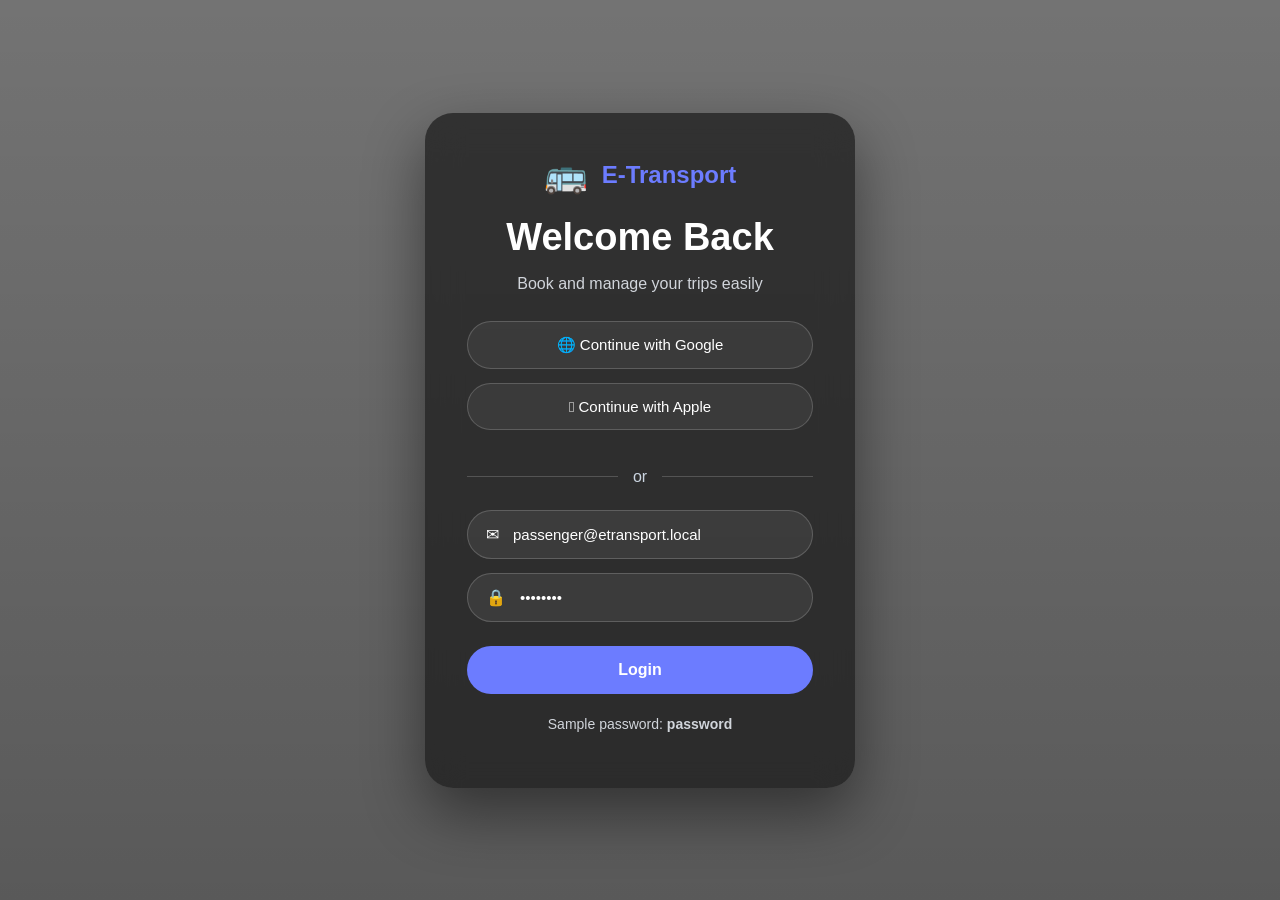
==== web/index.html @ df4106c0 "Enhanced the E-Transport Booking & Management System by implementing a modern and user-friendly UI, " ====
<!doctype html>
<html lang="en">
<head>
  <meta charset="UTF-8">
  <meta name="viewport" content="width=device-width, initial-scale=1.0">
  <title>E-Transport Login</title>

  <link rel="stylesheet" href="assets/css/style.css">
</head>
<body class="login-page">

  <div class="login-overlay"></div>

  <div class="login-box">
    <div class="brand">
      <div class="brand-icon">🚌</div>
      <h2>E-Transport</h2>
    </div>

    <h1>Welcome Back</h1>
    <p class="subtitle">Book and manage your trips easily</p>

    <button class="social-btn">🌐 Continue with Google</button>
    <button class="social-btn"> Continue with Apple</button>

    <div class="divider">
      <span></span>
      <p>or</p>
      <span></span>
    </div>

    <div class="input-box">
      <span>✉</span>
      <input type="email" id="email" value="passenger@etransport.local" placeholder="Email address">
    </div>

    <div class="input-box">
      <span>🔒</span>
      <input type="password" id="password" value="password" placeholder="Password">
    </div>

    <button onclick="login()" class="login-btn">Login</button>

    <p class="bottom-text">
      Sample password: <b>password</b>
    </p>
  </div>

  <script src="assets/js/app.js"></script>
</body>
</html>
---- web/assets/css/style.css ----
* {
  box-sizing: border-box;
}

body {
  margin: 0;
  font-family: "Segoe UI", sans-serif;
}

.login-page {
  min-height: 100vh;
  background:
    linear-gradient(rgba(0,0,0,.55), rgba(0,0,0,.65)),
    url("https://images.unsplash.com/photo-1601584115197-04ecc0da31d7?auto=format&fit=crop&w=1600&q=80");
  background-size: cover;
  background-position: center;
  display: flex;
  align-items: center;
  justify-content: center;
}

.login-box {
  width: 430px;
  padding: 42px;
  border-radius: 28px;
  background: rgba(25, 25, 25, 0.72);
  backdrop-filter: blur(18px);
  color: white;
  box-shadow: 0 25px 60px rgba(0,0,0,.45);
}

.brand {
  display: flex;
  justify-content: center;
  align-items: center;
  gap: 14px;
  margin-bottom: 20px;
}

.brand-icon {
  font-size: 35px;
}

.brand h2 {
  color: #6c7cff;
  margin: 0;
}

.login-box h1 {
  text-align: center;
  font-size: 38px;
  margin: 0;
}

.subtitle {
  text-align: center;
  color: #d1d5db;
  margin-bottom: 28px;
}

.social-btn {
  width: 100%;
  padding: 14px;
  margin-bottom: 14px;
  border-radius: 30px;
  border: 1px solid rgba(255,255,255,.18);
  background: rgba(255,255,255,.06);
  color: white;
  font-size: 15px;
  cursor: pointer;
}

.social-btn:hover {
  background: rgba(255,255,255,.12);
}

.divider {
  display: flex;
  align-items: center;
  gap: 15px;
  color: #cbd5e1;
  margin: 24px 0;
}

.divider span {
  flex: 1;
  height: 1px;
  background: rgba(255,255,255,.18);
}

.divider p {
  margin: 0;
}

.input-box {
  display: flex;
  align-items: center;
  gap: 12px;
  padding: 14px 18px;
  margin-bottom: 14px;
  border-radius: 30px;
  border: 1px solid rgba(255,255,255,.18);
  background: rgba(255,255,255,.07);
}

.input-box input {
  width: 100%;
  border: none;
  outline: none;
  background: transparent;
  color: white;
  font-size: 15px;
}

.input-box input::placeholder {
  color: #cbd5e1;
}

.login-btn {
  width: 100%;
  padding: 15px;
  border: none;
  border-radius: 30px;
  background: #6c7cff;
  color: white;
  font-size: 16px;
  font-weight: 600;
  cursor: pointer;
  margin-top: 10px;
}

.login-btn:hover {
  background: #5867e8;
}

.bottom-text {
  text-align: center;
  color: #d1d5db;
  margin-top: 22px;
  font-size: 14px;
}

@media (max-width: 500px) {
  .login-box {
    width: 90%;
    padding: 30px;
  }

  .login-box h1 {
    font-size: 30px;
  }
}
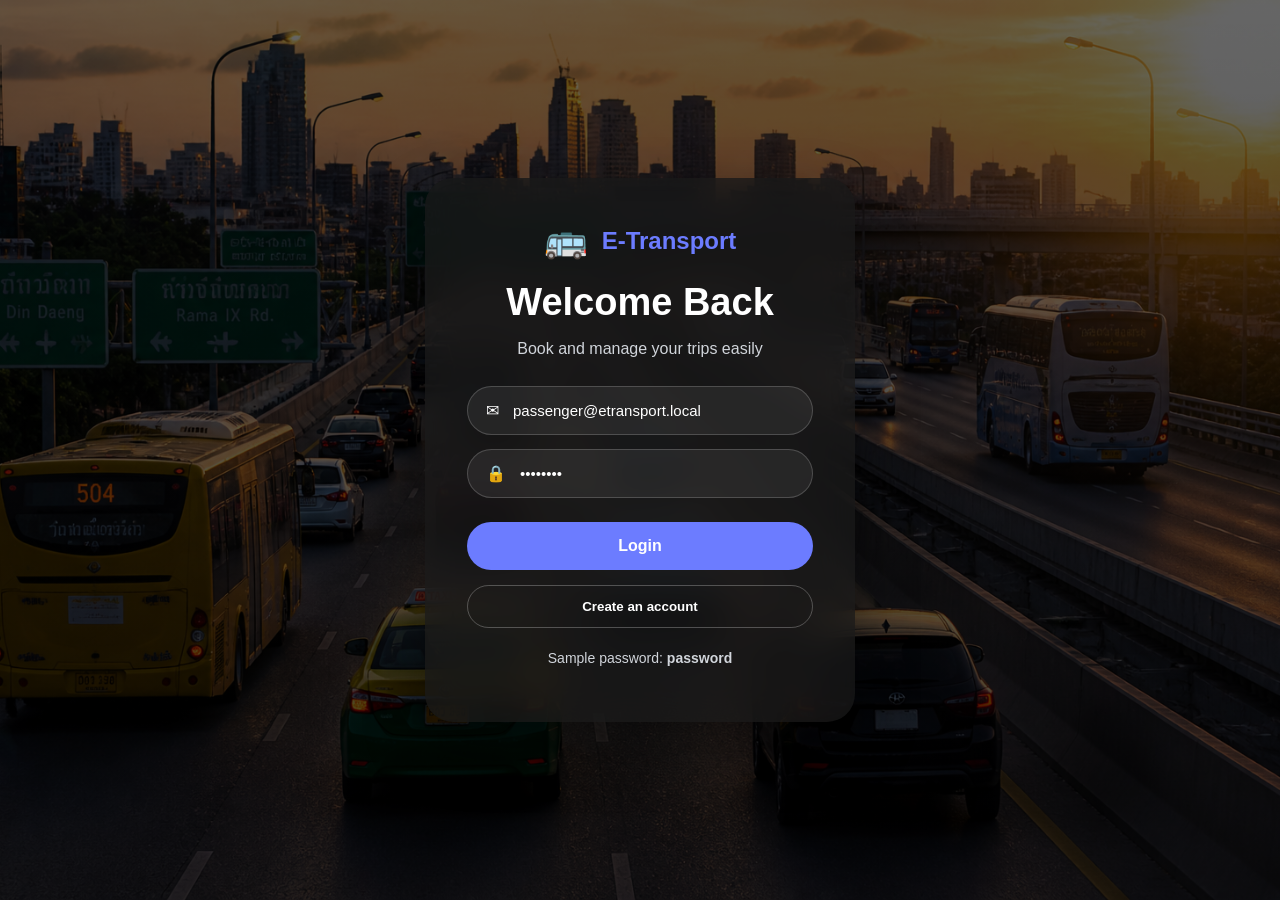
==== commit fcb8d227: "Added Swagger UI integration, implemented admin dashboard, updated frontend pages, and improved syst" ====
--- a/web/index.html
+++ b/web/index.html
@@ -20,15 +20,6 @@
     <h1>Welcome Back</h1>
     <p class="subtitle">Book and manage your trips easily</p>
 
-    <button class="social-btn">🌐 Continue with Google</button>
-    <button class="social-btn"> Continue with Apple</button>
-
-    <div class="divider">
-      <span></span>
-      <p>or</p>
-      <span></span>
-    </div>
-
     <div class="input-box">
       <span>✉</span>
       <input type="email" id="email" value="passenger@etransport.local" placeholder="Email address">
@@ -40,12 +31,35 @@
     </div>
 
     <button onclick="login()" class="login-btn">Login</button>
+    <button onclick="showRegister()" class="signup-btn">Create an account</button>
 
     <p class="bottom-text">
       Sample password: <b>password</b>
     </p>
   </div>
 
+  <div id="registerBox" class="register-box" style="display:none;">
+  <h2>Create Account</h2>
+
+  <div class="input-box">
+    <span>👤</span>
+    <input type="text" id="regName" placeholder="Full Name">
+  </div>
+
+  <div class="input-box">
+    <span>✉</span>
+    <input type="email" id="regEmail" placeholder="Email address">
+  </div>
+
+  <div class="input-box">
+    <span>🔒</span>
+    <input type="password" id="regPassword" placeholder="Password">
+  </div>
+
+  <button onclick="register()" class="login-btn">Sign Up</button>
+  <button onclick="showLogin()" class="signup-btn">Back to Login</button>
+</div>
+
   <script src="assets/js/app.js"></script>
 </body>
 </html>
--- a/web/assets/css/style.css
+++ b/web/assets/css/style.css
@@ -10,13 +10,28 @@
 .login-page {
   min-height: 100vh;
   background:
-    linear-gradient(rgba(0,0,0,.55), rgba(0,0,0,.65)),
-    url("https://images.unsplash.com/photo-1601584115197-04ecc0da31d7?auto=format&fit=crop&w=1600&q=80");
+    linear-gradient(rgba(0,0,0,.6), rgba(0,0,0,.7)),
+    url("image/highway-transport.jpg");
   background-size: cover;
   background-position: center;
+  background-repeat: no-repeat;
+
   display: flex;
   align-items: center;
   justify-content: center;
+
+  /* smooth effect */
+  animation: zoomBg 20s ease-in-out infinite alternate;
+}
+
+/* subtle zoom animation (premium feel) */
+@keyframes zoomBg {
+  from {
+    background-size: 100%;
+  }
+  to {
+    background-size: 110%;
+  }
 }
 
 .login-box {
@@ -97,6 +112,7 @@
   align-items: center;
   gap: 12px;
   padding: 14px 18px;
+  margin-top: 10px;
   margin-bottom: 14px;
   border-radius: 30px;
   border: 1px solid rgba(255,255,255,.18);
@@ -149,4 +165,401 @@
   .login-box h1 {
     font-size: 30px;
   }
-}+}
+.dashboard-body {
+  background: #eef3f8;
+  font-family: "Segoe UI", sans-serif;
+}
+
+.dashboard-layout {
+  display: flex;
+  min-height: 100vh;
+}
+
+.sidebar {
+  width: 260px;
+  background: #0f172a;
+  color: white;
+  padding: 25px;
+  position: fixed;
+  height: 100vh;
+}
+
+.logo {
+  font-size: 24px;
+  font-weight: 800;
+  margin-bottom: 35px;
+}
+
+.sidebar a {
+  display: block;
+  color: #cbd5e1;
+  text-decoration: none;
+  padding: 14px 16px;
+  margin-bottom: 10px;
+  border-radius: 14px;
+}
+
+.sidebar a:hover,
+.sidebar a.active {
+  background: #2563eb;
+  color: white;
+}
+
+.content {
+  margin-left: 260px;
+  padding: 30px;
+  width: calc(100% - 260px);
+}
+
+.hero-dashboard {
+  background: linear-gradient(135deg, #2563eb, #14b8a6);
+  color: white;
+  padding: 35px;
+  border-radius: 28px;
+  display: flex;
+  justify-content: space-between;
+  align-items: center;
+}
+
+.hero-dashboard h1 {
+  font-weight: 800;
+}
+
+.hero-dashboard img {
+  width: 170px;
+}
+
+.info-card {
+  background: white;
+  padding: 25px;
+  border-radius: 24px;
+  box-shadow: 0 12px 30px rgba(0,0,0,.08);
+}
+
+.info-card span {
+  font-size: 32px;
+}
+
+.info-card p {
+  margin: 12px 0 5px;
+  color: #64748b;
+}
+
+.info-card h2 {
+  font-weight: 800;
+  color: #2563eb;
+}
+
+.panel {
+  background: white;
+  padding: 25px;
+  border-radius: 24px;
+  box-shadow: 0 12px 30px rgba(0,0,0,.08);
+}
+
+.panel-header {
+  display: flex;
+  justify-content: space-between;
+  align-items: center;
+  margin-bottom: 18px;
+}
+
+.panel-header p {
+  color: #64748b;
+  margin: 0;
+}
+
+.search-box {
+  max-width: 280px;
+  border-radius: 14px;
+}
+
+.badge-status {
+  padding: 8px 12px;
+  border-radius: 20px;
+  color: white;
+  font-size: 13px;
+}
+
+.status-pending {
+  background: #f59e0b;
+}
+
+.status-confirmed {
+  background: #16a34a;
+}
+
+.status-cancelled {
+  background: #dc2626;
+}
+
+@media (max-width: 768px) {
+  .sidebar {
+    position: relative;
+    width: 100%;
+    height: auto;
+  }
+
+  .dashboard-layout {
+    flex-direction: column;
+  }
+
+  .content {
+    margin-left: 0;
+    width: 100%;
+  }
+
+  .hero-dashboard {
+    flex-direction: column;
+    text-align: center;
+  }
+
+  .hero-dashboard img {
+    margin-top: 20px;
+  }
+
+  .panel-header {
+    flex-direction: column;
+    align-items: flex-start;
+    gap: 12px;
+  }
+
+  .search-box {
+    max-width: 100%;
+  }
+}
+
+.page-section {
+  animation: fadeIn .2s ease;
+}
+
+.d-none {
+  display: none;
+}
+
+@keyframes fadeIn {
+  from { opacity: 0; transform: translateY(10px);}
+  to { opacity: 1; transform: translateY(0);}
+}
+
+.dashboard-body {
+  background: #eef3f8;
+  font-family: "Segoe UI", sans-serif;
+}
+
+.dashboard-layout {
+  display: flex;
+  min-height: 100vh;
+}
+
+.sidebar {
+  width: 260px;
+  background: #0f172a;
+  color: white;
+  padding: 25px;
+  position: fixed;
+  height: 100vh;
+}
+
+.logo {
+  font-size: 24px;
+  font-weight: 800;
+  margin-bottom: 35px;
+}
+
+.sidebar .nav-link {
+  display: block;
+  color: #cbd5e1;
+  text-decoration: none;
+  padding: 14px 16px;
+  margin-bottom: 10px;
+  border-radius: 14px;
+  cursor: pointer;
+}
+
+.sidebar .nav-link:hover,
+.sidebar .nav-link.active {
+  background: #2563eb;
+  color: white;
+}
+
+.content {
+  margin-left: 260px;
+  padding: 30px;
+  width: calc(100% - 260px);
+}
+
+.hero-dashboard {
+  background: linear-gradient(135deg, #2563eb, #14b8a6);
+  color: white;
+  padding: 35px;
+  border-radius: 28px;
+  display: flex;
+  justify-content: space-between;
+  align-items: center;
+}
+
+.hero-dashboard h1 {
+  font-weight: 800;
+}
+
+.hero-dashboard img {
+  width: 170px;
+}
+
+.info-card {
+  background: white;
+  padding: 25px;
+  border-radius: 24px;
+  box-shadow: 0 12px 30px rgba(0,0,0,.08);
+}
+
+.info-card span {
+  font-size: 32px;
+}
+
+.info-card p {
+  margin: 12px 0 5px;
+  color: #64748b;
+}
+
+.info-card h2 {
+  font-weight: 800;
+  color: #2563eb;
+}
+
+.panel {
+  background: white;
+  padding: 25px;
+  border-radius: 24px;
+  box-shadow: 0 12px 30px rgba(0,0,0,.08);
+}
+
+.panel-header {
+  display: flex;
+  justify-content: space-between;
+  align-items: center;
+  margin-bottom: 18px;
+}
+
+.panel-header p,
+.profile-panel p {
+  color: #64748b;
+  margin: 0;
+}
+
+.search-box {
+  max-width: 280px;
+  border-radius: 14px;
+}
+
+.badge-status {
+  padding: 8px 14px;
+  border-radius: 20px;
+  color: white;
+  font-size: 13px;
+}
+
+.status-pending {
+  background: #f59e0b;
+}
+
+.status-confirmed {
+  background: #16a34a;
+}
+
+.status-cancelled {
+  background: #dc2626;
+}
+
+.payment-box {
+  background: #f8fafc;
+  border-radius: 18px;
+  padding: 25px;
+  border: 1px solid #e2e8f0;
+}
+
+.page-section {
+  animation: fadeIn .25s ease;
+}
+
+@keyframes fadeIn {
+  from {
+    opacity: 0;
+    transform: translateY(8px);
+  }
+
+  to {
+    opacity: 1;
+    transform: translateY(0);
+  }
+}
+
+@media (max-width: 768px) {
+  .sidebar {
+    position: relative;
+    width: 100%;
+    height: auto;
+  }
+
+  .dashboard-layout {
+    flex-direction: column;
+  }
+
+  .content {
+    margin-left: 0;
+    width: 100%;
+  }
+
+  .hero-dashboard {
+    flex-direction: column;
+    text-align: center;
+  }
+
+  .hero-dashboard img {
+    margin-top: 20px;
+  }
+
+  .panel-header {
+    flex-direction: column;
+    align-items: flex-start;
+    gap: 12px;
+  }
+
+  .search-box {
+    max-width: 100%;
+  }
+}
+
+.signup-btn {
+  width: 100%;
+  margin-top: 15px;
+  padding: 13px;
+  border-radius: 30px;
+  border: 1px solid rgba(255,255,255,.25);
+  background: transparent;
+  color: white;
+  font-weight: 600;
+  cursor: pointer;
+}
+
+.signup-btn:hover {
+  background: rgba(255,255,255,.12);
+}
+
+.register-box {
+  width: 430px;
+  padding: 42px;
+  border-radius: 28px;
+  background: rgba(25, 25, 25, 0.72);
+  backdrop-filter: blur(18px);
+  color: white;
+  box-shadow: 0 25px 60px rgba(0,0,0,.45);
+}
+
+.register-box h2 {
+  text-align: center;
+  margin-bottom: 25px;
+}
+
